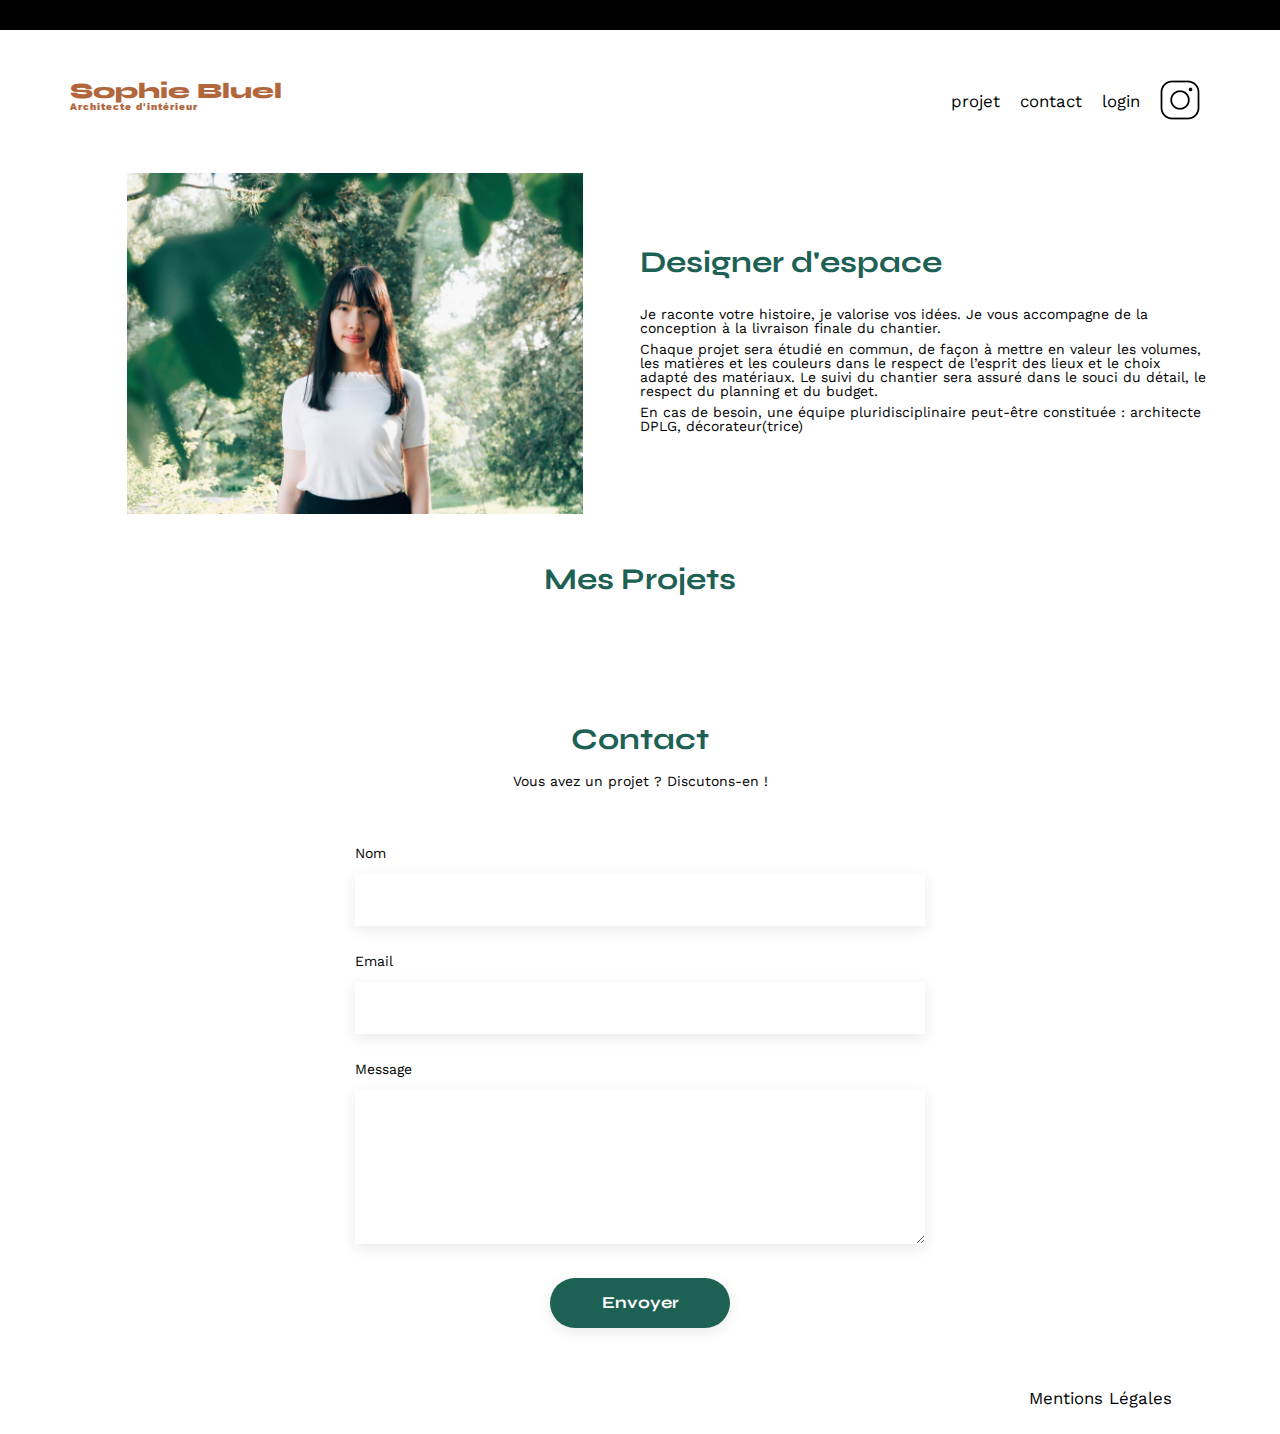
==== FrontEnd/index.html @ 76b47bf7 "Ajout du mode édition" ====
<!DOCTYPE html>
<html lang="fr">
<head>
	<meta charset="UTF-8">
	<title>Sophie Bluel - Architecte d'intérieur</title>
	<meta name="viewport" content="width=device-width, initial-scale=1.0">
	<link rel="preconnect" href="https://fonts.googleapis.com">
	<link rel="preconnect" href="https://fonts.gstatic.com" crossorigin>
	<link href="https://fonts.googleapis.com/css2?family=Syne:wght@700;800&family=Work+Sans&display=swap" rel="stylesheet">
	<meta name="description" content="">
	<link rel="stylesheet" href="https://cdnjs.cloudflare.com/ajax/libs/font-awesome/6.0.0-beta3/css/all.min.css">
	<link rel="stylesheet" href="./assets/style.css">
	<!--Fichier JS-->
	<script src="assets/js/works.js" defer></script>
	<script src="assets/js/category.js" defer></script>
	<script src="assets/js/modeEdition.js" defer></script>
	
</head>
<body>
<div class="banner"></div>
<header>
	<h1>Sophie Bluel <span>Architecte d'intérieur</span></h1>
	<nav>
		<ul>
			<li><a href="#">projet</a></li>
			<li><a href="#contact">contact</a></li>
			<li><a href="login.html" class="login">login</a></li>
			<li><img src="./assets/icons/instagram.png" alt="Instagram"></li>
		</ul>
	</nav>
</header>
<main>
	<section id="introduction">
		<figure>
			<img src="./assets/images/sophie-bluel.png" alt="">
		</figure>
		<article>
			<h2>Designer d'espace</h2>
			<p>Je raconte votre histoire, je valorise vos idées. Je vous accompagne de la conception à la livraison finale du chantier.</p>
			<p>Chaque projet sera étudié en commun, de façon à mettre en valeur les volumes, les matières et les couleurs dans le respect de l’esprit des lieux et le choix adapté des matériaux. Le suivi du chantier sera assuré dans le souci du détail, le respect du planning et du budget.</p>
			<p>En cas de besoin, une équipe pluridisciplinaire peut-être constituée : architecte DPLG, décorateur(trice)</p>
		</article>
	</section>
	<section id="portfolio">
		<h2>Mes Projets</h2>
		<div class="filters">
			<!--Ajout dynamiquement des bouttons filtres avec JS-->
		</div>
		<div class="gallery">
			<!--Suppression des images et titres-->
		</div>
	</section>
	<section id="contact">
		<h2>Contact</h2>
		<p>Vous avez un projet ? Discutons-en !</p>
		<form action="#" method="post">
			<label for="name">Nom</label>
			<input type="text" name="name" id="name">
			<label for="email">Email</label>
			<input type="email" name="email" id="email">
			<label for="message">Message</label>
			<textarea name="message" id="message" cols="30" rows="10"></textarea>
			<input type="submit" value="Envoyer">
		</form>
	</section>
</main>

<footer>
	<nav>
		<ul>
			<li>Mentions Légales</li>
		</ul>
	</nav>
</footer>
</body>
</html>
---- FrontEnd/assets/style.css ----
/* http://meyerweb.com/eric/tools/css/reset/
   v2.0 | 20110126
   License: none (public domain)
*/

html, body, div, span, applet, object, iframe,
h1, h2, h3, h4, h5, h6, p, blockquote, pre,
a, abbr, acronym, address, big, cite, code,
del, dfn, em, img, ins, kbd, q, s, samp,
small, strike, strong, sub, sup, tt, var,
b, u, i, center,
dl, dt, dd, ol, ul, li,
fieldset, form, label, legend,
table, caption, tbody, tfoot, thead, tr, th, td,
article, aside, canvas, details, embed,
figure, figcaption, footer, header, hgroup,
menu, nav, output, ruby, section, summary,
time, mark, audio, video {
	margin: 0;
	padding: 0;
	border: 0;
	font-size: 100%;
	font: inherit;
	vertical-align: baseline;
}
/* HTML5 display-role reset for older browsers */
article, aside, details, figcaption, figure,
footer, header, hgroup, menu, nav, section {
	display: block;
}
body {
	line-height: 1;
}
ol, ul {
	list-style: none;
}
blockquote, q {
	quotes: none;
}
blockquote:before, blockquote:after,
q:before, q:after {
	content: '';
	content: none;
}
table {
	border-collapse: collapse;
	border-spacing: 0;
}
/** end reset css**/
body {
	max-width: 1140px;
	margin:auto;
	font-family: 'Work Sans' ;
	font-size: 14px;
}

/** Banner **/
.banner{
	background-color: black;
	color: white;
	display: flex;
	justify-content: center;
	align-items: center;
	gap: 10px;
	width: 100vw;
	margin-left: calc((100vw - 1140px) / -2);
	padding: 15px;
}

header {
	display: flex;
	justify-content: space-between;
	margin: 50px 0
}
section {
	margin: 50px 0
}

h1{
	display: flex;
	flex-direction: column;
	font-family: 'Syne';
	font-size: 22px;
	font-weight: 800;
	color: #B1663C;
}

h1 > span {
	font-family: 'Work Sans';
	font-size:10px;
	letter-spacing: 0.1em;
;
}

h2{
	font-family: 'Syne';
	font-weight: 700;
	font-size: 30px;
	color: #1D6154
}
nav ul {
	display: flex;
	align-items: center;
	list-style-type: none;

}
nav li {
	padding: 0 10px;
	font-size: 1.2em;
}

nav a{
	text-decoration: none;
	color: black;
}

nav a:hover{
	color: #B1663C;
}

#introduction {
	display: flex;
	align-items: center;
}
#introduction figure {
	flex: 1
}
#introduction img {
	display: block;
	margin: auto;
	width: 80%;
}

#introduction article {
	flex: 1
}
#introduction h2 {
	margin-bottom: 1em;
}

#introduction p {
	margin-bottom: 0.5em;
}
#portfolio h2 {
	text-align: center;
	margin-bottom: 1em;
}

/** Filtres **/
.titleContainer{
	display: flex;
	justify-content: center;
	align-items: center;
	gap: 8px;
}

.titleContainer h2{
	margin-top: 22px;
}

.modifIcon{
	margin-left: 10px;
	cursor: pointer;
}

.modifText{
	cursor: pointer;
}

.filters{
	display: flex;
	align-items: center;
	justify-content: center;
	gap: 20px;
	padding-top: 10px;
	padding-bottom: 40px;
}

.filterTitle{
	color: #1D6154;
	border: 1px solid #1D6154;
	border-radius: 50px;
	padding: 10px;
}

.filterTitle:hover{
	background-color: #1D6154;
	color: white;
	cursor: pointer;
}

.filterContainer.active .filterTitle{
	background-color: #1D6154;
	color: white;
	cursor: pointer;
	border-radius: 50px;
}

.gallery {
	width: 100%;
	display: grid;
	grid-template-columns: 1fr 1fr 1fr;
	grid-column-gap: 20px;
	grid-row-gap: 20px;
}

.gallery img {
	width: 100%;

}
#contact {
	width: 50%;
margin: auto;
}
#contact > * {
	text-align: center;

}
#contact h2{
	margin-bottom: 20px;
}
#contact form {
	text-align: left;
	margin-top:30px;
	display: flex;
	flex-direction: column;
}

#contact input {
	height: 50px;
	font-size: 1.2em;
	border: none;
	box-shadow: 0px 4px 14px rgba(0, 0, 0, 0.09);
}
#contact label {
	margin: 2em 0 1em 0;
}
#contact textarea {
	border: none;
	box-shadow: 0px 4px 14px rgba(0, 0, 0, 0.09);
}

input[type="submit"]{
	font-family: 'Syne';
	font-weight: 700;
	color: white;
	background-color: #1D6154;
	margin : 2em auto ;
	width: 180px;
	text-align: center;
	border-radius: 60px ;
}

footer nav ul {
	display: flex;
	justify-content: flex-end;
	margin: 2em
}
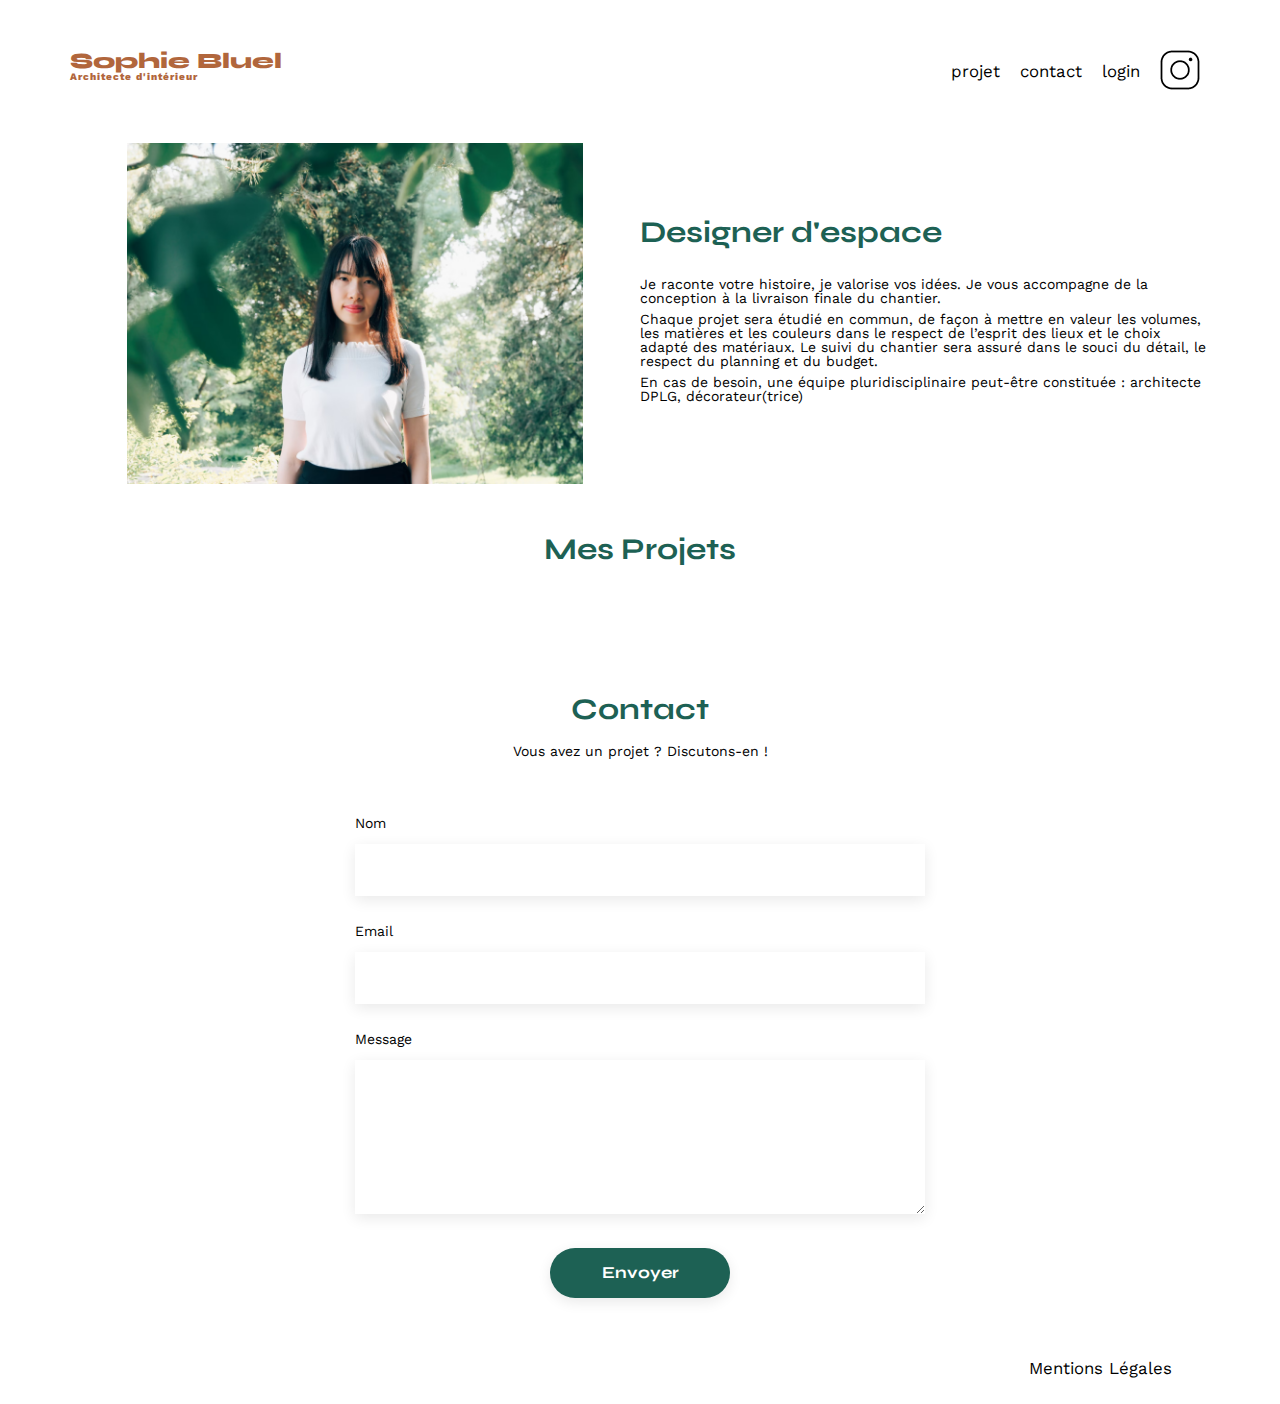
==== commit 66036305: "Debug sortir du mode édition" ====
--- a/FrontEnd/index.html
+++ b/FrontEnd/index.html
@@ -17,8 +17,8 @@
 	
 </head>
 <body>
-<div class="banner"></div>
-<header>
+<header class="header">
+	<div class="banner"></div>
 	<h1>Sophie Bluel <span>Architecte d'intérieur</span></h1>
 	<nav>
 		<ul>
@@ -43,6 +43,45 @@
 	</section>
 	<section id="portfolio">
 		<h2>Mes Projets</h2>
+		<div class="modal" style="display: none;" id="modal-gallery">
+			<div class="modal-content">
+				<i class="fa-solid fa-xmark icon-close"></i>
+				<h3>Galerie photo</h3>
+				<div class="gallery-project">
+					<!--Ajout dynamiquement des projects-->
+				</div>
+				<div class="line"></div>
+				<a href="#" class="cta">Ajouter une photo</a>
+			</div>
+		</div>
+		<div class="modal"  style="display: none;" id="modal-form">
+			<div class="modal-content">
+				<div class="icon">
+					<i class="fa-solid fa-arrow-left icon-return"></i>
+					<i class="fa-solid fa-xmark icon-close"></i>
+				</div>
+				<h3>Ajout photo</h3>
+				<div class="upload-section">
+					<div class="upload-placeholder">
+						<i class="fa-regular fa-image" id="icon-img"></i>
+						<p class="upload-text">+ Ajouter photo</p>
+						<span class="upload-span">jpg, png : 4mo max</span>
+					</div>
+					<input type="file" id="fileInput" style="display: none;" accept="image/*">
+				</div>
+				<div class="form-section">
+					<label for="photo-title">Titre</label>
+					<input type="text" id="photo-title">
+					
+					<label for="photo-category">Catégorie</label>
+					<select id="photo-category">
+						<!-- Options de catégorie ajoutées dynamiquement -->
+					</select>
+				</div>
+				<div class="line"></div>
+				<a href="#" class="cta-bis">Valider</a>
+			</div>
+		</div>
 		<div class="filters">
 			<!--Ajout dynamiquement des bouttons filtres avec JS-->
 		</div>
--- a/FrontEnd/assets/style.css
+++ b/FrontEnd/assets/style.css
@@ -58,22 +58,25 @@
 .banner{
 	background-color: black;
 	color: white;
-	display: flex;
+	display: none;
 	justify-content: center;
 	align-items: center;
 	gap: 10px;
-	width: 100vw;
-	margin-left: calc((100vw - 1140px) / -2);
-	padding: 15px;
+	width: 100%;
+	height: 50px;
+	box-sizing: border-box;
+	position: absolute;
+    top: 0;
+    left: 0;
 }
 
 header {
 	display: flex;
 	justify-content: space-between;
-	margin: 50px 0
+	margin: 50px 0;
 }
 section {
-	margin: 50px 0
+	margin: 50px 0;
 }
 
 h1{
@@ -89,7 +92,6 @@
 	font-family: 'Work Sans';
 	font-size:10px;
 	letter-spacing: 0.1em;
-;
 }
 
 h2{
@@ -144,6 +146,178 @@
 #portfolio h2 {
 	text-align: center;
 	margin-bottom: 1em;
+}
+
+/** Modal **/
+.modal{
+    position: fixed;
+    top: 0;
+    left: 0;
+    width: 100%;
+    height: 100%;
+    background-color: rgba(0, 0, 0, 0.5);
+    display: flex;
+    justify-content: center;
+    align-items: center;
+}
+
+.modal-content{
+    background-color: #fff;
+    padding: 20px;
+    border-radius: 5px;
+    width: 80%;
+    max-width: 500px;
+}
+
+.icon-close{
+	display: flex;
+	justify-content: flex-end;
+	margin: 10px;
+	cursor: pointer;
+}
+
+.modal-content h3{
+	margin-top: 20px;
+	font-size: 25px;
+	font-weight: normal;
+	text-align: center;
+}
+
+.gallery-project{
+	padding: 45px;
+	display: grid;
+	grid-template-columns: 1fr 1fr 1fr 1fr 1fr;
+	grid-column-gap: 10px;
+	grid-row-gap: 20px;
+}
+
+.figureModal{
+	position: relative;
+	display: inline-block;
+}
+
+.imgModal{
+	width: 100%;
+}
+
+.delete-icon{
+	position: absolute;
+	top: 5px;
+    right: 5px;
+    background-color: black;
+    color: white;
+    padding: 5px;
+    border-radius: 5px;
+    cursor: pointer;
+    z-index: 10;
+}
+
+.line{
+	border-top: 1px solid #B3B3B3;
+	margin-left: 45px;
+	margin-right: 45px;
+	margin : 20px 45px 40px 45px;
+}
+
+.cta{
+	display: flex;
+	justify-content: center;
+	align-items: center;
+	font-family: 'Syne';
+	font-weight: 700;
+	color: white;
+	text-decoration: none;
+	background-color: #1D6154;
+	margin : 2em auto ;
+	width: 230px;
+	height: 35px;
+	border-radius: 60px;
+}
+/** Modal 2 **/
+.icon{
+	display: flex;
+	align-items: center;
+	justify-content: space-between;
+}
+
+.fa-arrow-left{
+	cursor: pointer;
+}
+
+.upload-section{
+	padding-top: 30px;
+	display: flex;
+	justify-content: center;
+}
+
+.upload-placeholder{
+	padding: 25px 100px;
+	display: flex;
+	flex-direction: column;
+	justify-content: center;
+	align-items: center;
+	gap: 10px;
+	text-align: center;
+	background-color: #E8F1F6;
+	border-radius: 5px;
+	position: relative;
+}
+
+.fa-image{
+	font-size: 60px;
+	color: #CBD6DC;
+}
+
+.newImg{
+    width: 60px;
+	height: auto;
+    object-fit: cover;
+}
+
+.upload-text{
+	padding: 10px 35px;
+	border-radius: 50px;
+	background-color: #CBD6DC;
+	color: #306685;
+	cursor: pointer;
+}
+
+.form-section{
+	display: flex;
+	flex-direction: column;
+	padding-right: 60px;
+	padding-left: 60px;
+	padding-bottom: 30px;
+}
+
+.form-section label{
+	margin: 2em 0 1em 0;
+}
+
+.form-section input, .form-section select{
+	height: 50px;
+	font-size: 1.2em;
+	border: none;
+	box-shadow: 0px 4px 14px rgba(0, 0, 0, 0.09);
+}
+  
+#photo-category {
+	padding-right: 30px; /* Espace pour la flèche personnalisée */
+}
+
+.cta-bis{
+	display: flex;
+	justify-content: center;
+	align-items: center;
+	font-family: 'Syne';
+	font-weight: 700;
+	color: white;
+	text-decoration: none;
+	background-color: #A7A7A7;
+	margin : 2em auto ;
+	width: 230px;
+	height: 40px;
+	border-radius: 60px;
 }
 
 /** Filtres **/
@@ -210,7 +384,7 @@
 }
 #contact {
 	width: 50%;
-margin: auto;
+	margin: auto;
 }
 #contact > * {
 	text-align: center;
